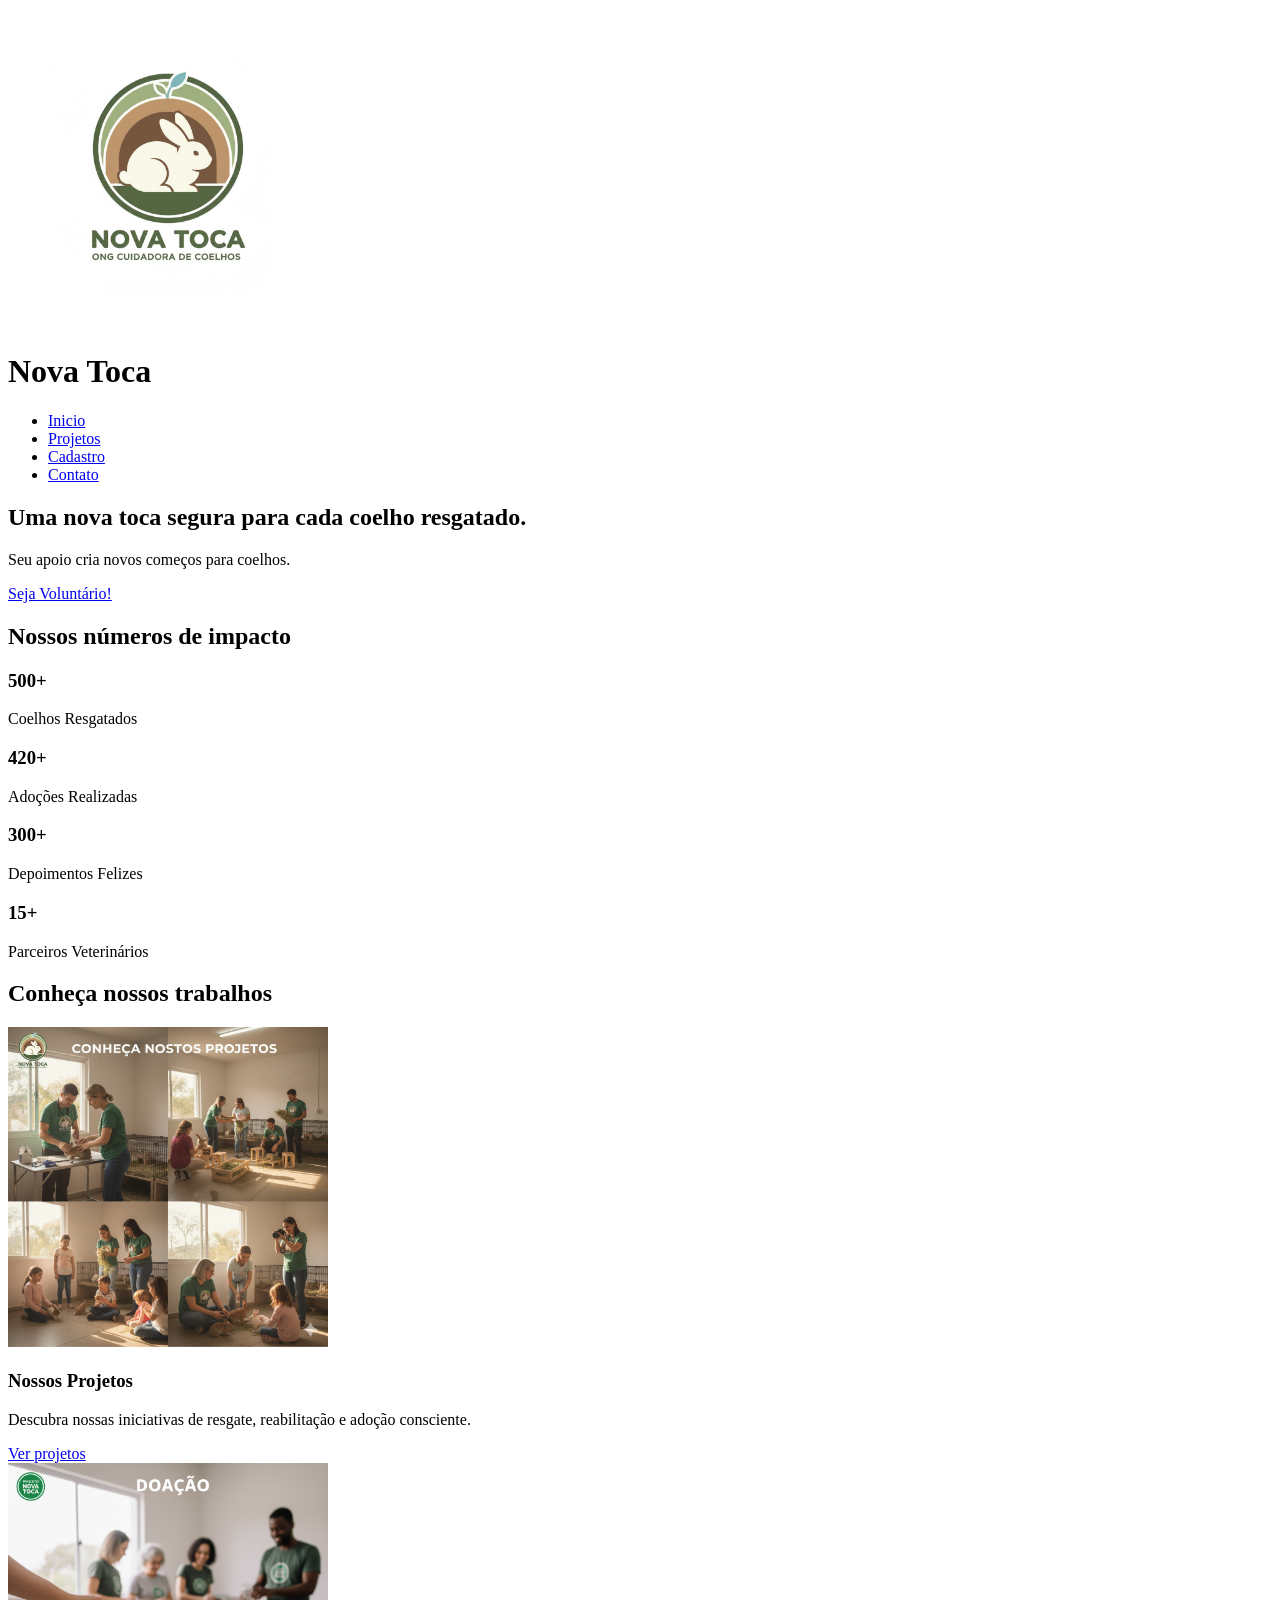
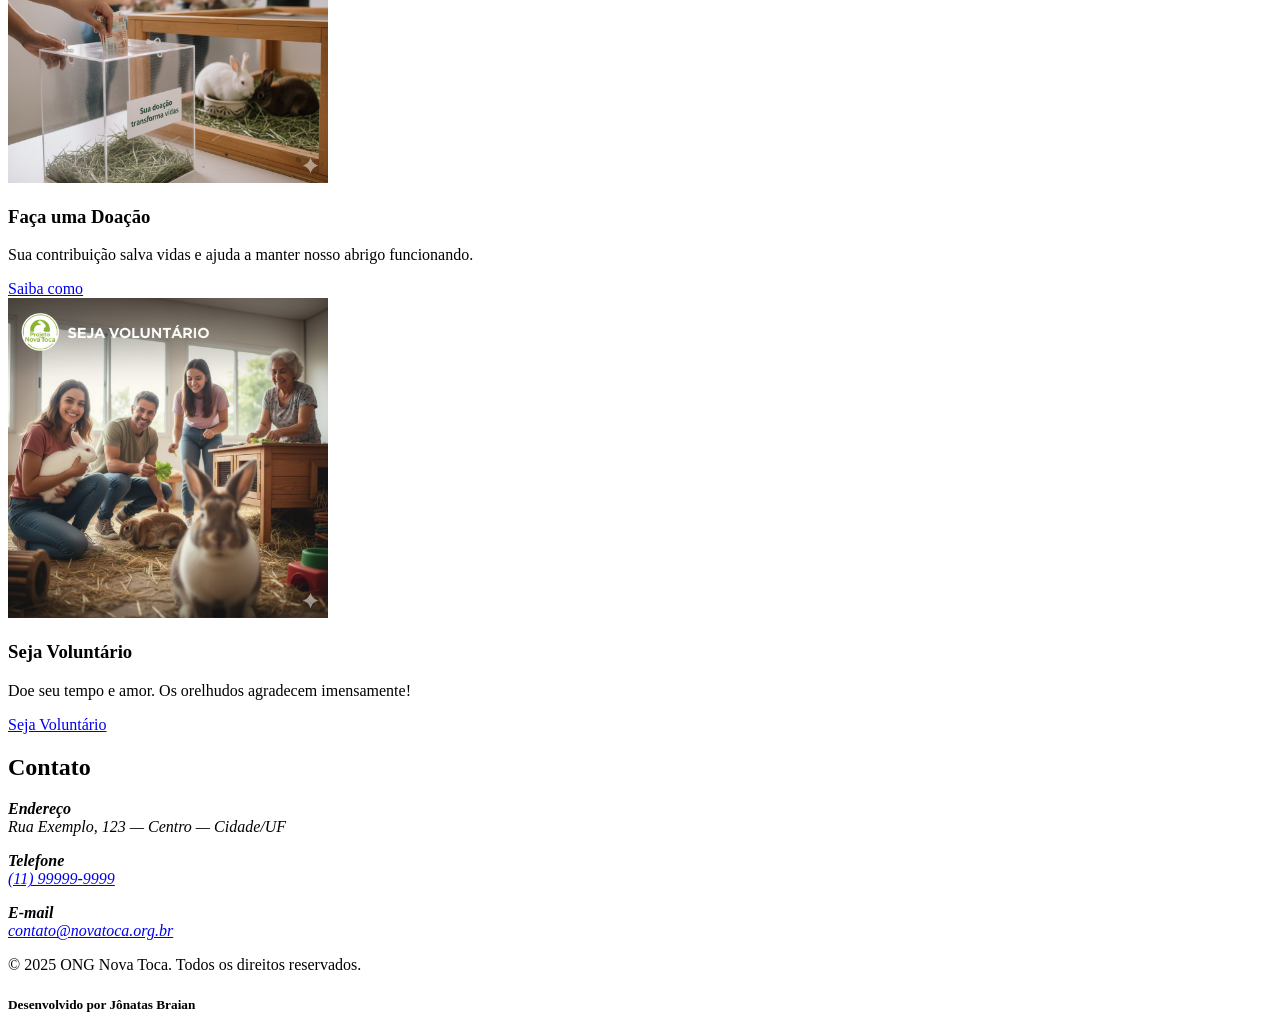
==== index.html @ b6012e09 "nova-toca-0.1" ====
<!DOCTYPE html>
<html lang="pt-BR">
<head>
    <meta charset="UTF-8">
    <meta name="viewport" content="width=device-width, initial-scale=1.0">
    <title>Projeto Nova Toca - Início</title>
</head>
<body>

    <header>
        <div class="logo-group">
            <img src="imagens/logo.jpeg" alt="Logotipo do Projeto Nova Toca" width="320">
            <h1>Nova Toca</h1>
        </div>
        <nav>
            <ul>
                <li><a href="index.html">Inicio</a></li>
                <li><a href="projetos.html">Projetos</a></li> 
                <li><a href="cadastro.html">Cadastro</a></li> 
                <li><a href="#contato">Contato</a></li>
            </ul>
        </nav>
    </header>

    <main>
        <!-- Seção Herói -->
        <section class="hero-section">
            <h2>Uma nova toca segura para cada coelho resgatado.</h2>
            <p>Seu apoio cria novos começos para coelhos.</p>
            <a href="cadastro.html" class="cta-button">Seja Voluntário!</a>
        </section>

        <div class="container">
            <!-- Seção de Impacto -->
            <section>
                <h2>Nossos números de impacto</h2>
                <div class="impact-grid">
                    <div class="impact-item">
                        <h3>500+</h3>
                        <p>Coelhos Resgatados</p>
                    </div>
                    <div class="impact-item">
                        <h3>420+</h3>
                        <p>Adoções Realizadas</p>
                    </div>
                    <div class="impact-item">
                        <h3>300+</h3>
                        <p>Depoimentos Felizes</p>
                    </div>
                    <div class="impact-item">
                        <h3>15+</h3>
                        <p>Parceiros Veterinários</p>
                    </div>
                </div>
            </section>

            <!-- Seção "Nossos Trabalhos" -->
            <section>
                <h2>Conheça nossos trabalhos</h2>
                <div class="work-grid">
                    <!-- Card 1: Projetos -->
                    <article class="work-card">
                        <img src="imagens/nossos-projetos.jpg" alt="Pessoas cuidando de coelhos" width="320">
                        <div class="work-card-content">
                            <h3>Nossos Projetos</h3>
                            <p>Descubra nossas iniciativas de resgate, reabilitação e adoção consciente.</p>
                            <a href="projetos.html" class="cta-button-small">Ver projetos</a>
                        </div>
                    </article>

                    <!-- Card 2: Doação -->
                    <article class="work-card">
                        <img src="imagens/doacao-imagem.png" alt="Ilustração de doação" width="320">
                        <div class="work-card-content">
                            <h3>Faça uma Doação</h3>
                            <p>Sua contribuição salva vidas e ajuda a manter nosso abrigo funcionando.</p>
                            <a href="voluntario.html" class="cta-button-small">Saiba como</a>
                        </div>
                    </article>

                    <!-- Card 3: Voluntário -->
                    <article class="work-card">
                        <img src="imagens/sejavoluntario.jpg" alt="Pessoa cuidando de coelhos" width="320">
                        <div class="work-card-content">
                            <h3>Seja Voluntário</h3>
                            <p>Doe seu tempo e amor. Os orelhudos agradecem imensamente!</p>
                            <a href="voluntario.html" class="cta-button-small">Seja Voluntário</a>
                        </div>
                    </article>
                </div>
            </section>
        </div><!-- Fim do .container -->
    </main>

    <footer id="contato">
        <h2>Contato</h2>
        <address class="contact-grid">
            <p><strong>Endereço</strong><br>Rua Exemplo, 123 — Centro — Cidade/UF</p>
            <p><strong>Telefone</strong><br><a href="tel:+5511999999999">(11) 99999-9999</a></p>
            <p><strong>E-mail</strong><br><a href="mailto:contato@novatoca.org.br">contato@novatoca.org.br</a></p>
        </address>

        <div class="footer-bottom">
            <p>&copy; 2025 ONG Nova Toca. Todos os direitos reservados.</p>
            <h5>Desenvolvido por Jônatas Braian</h5>
        </div>
    </footer>
    
</body>
</html>
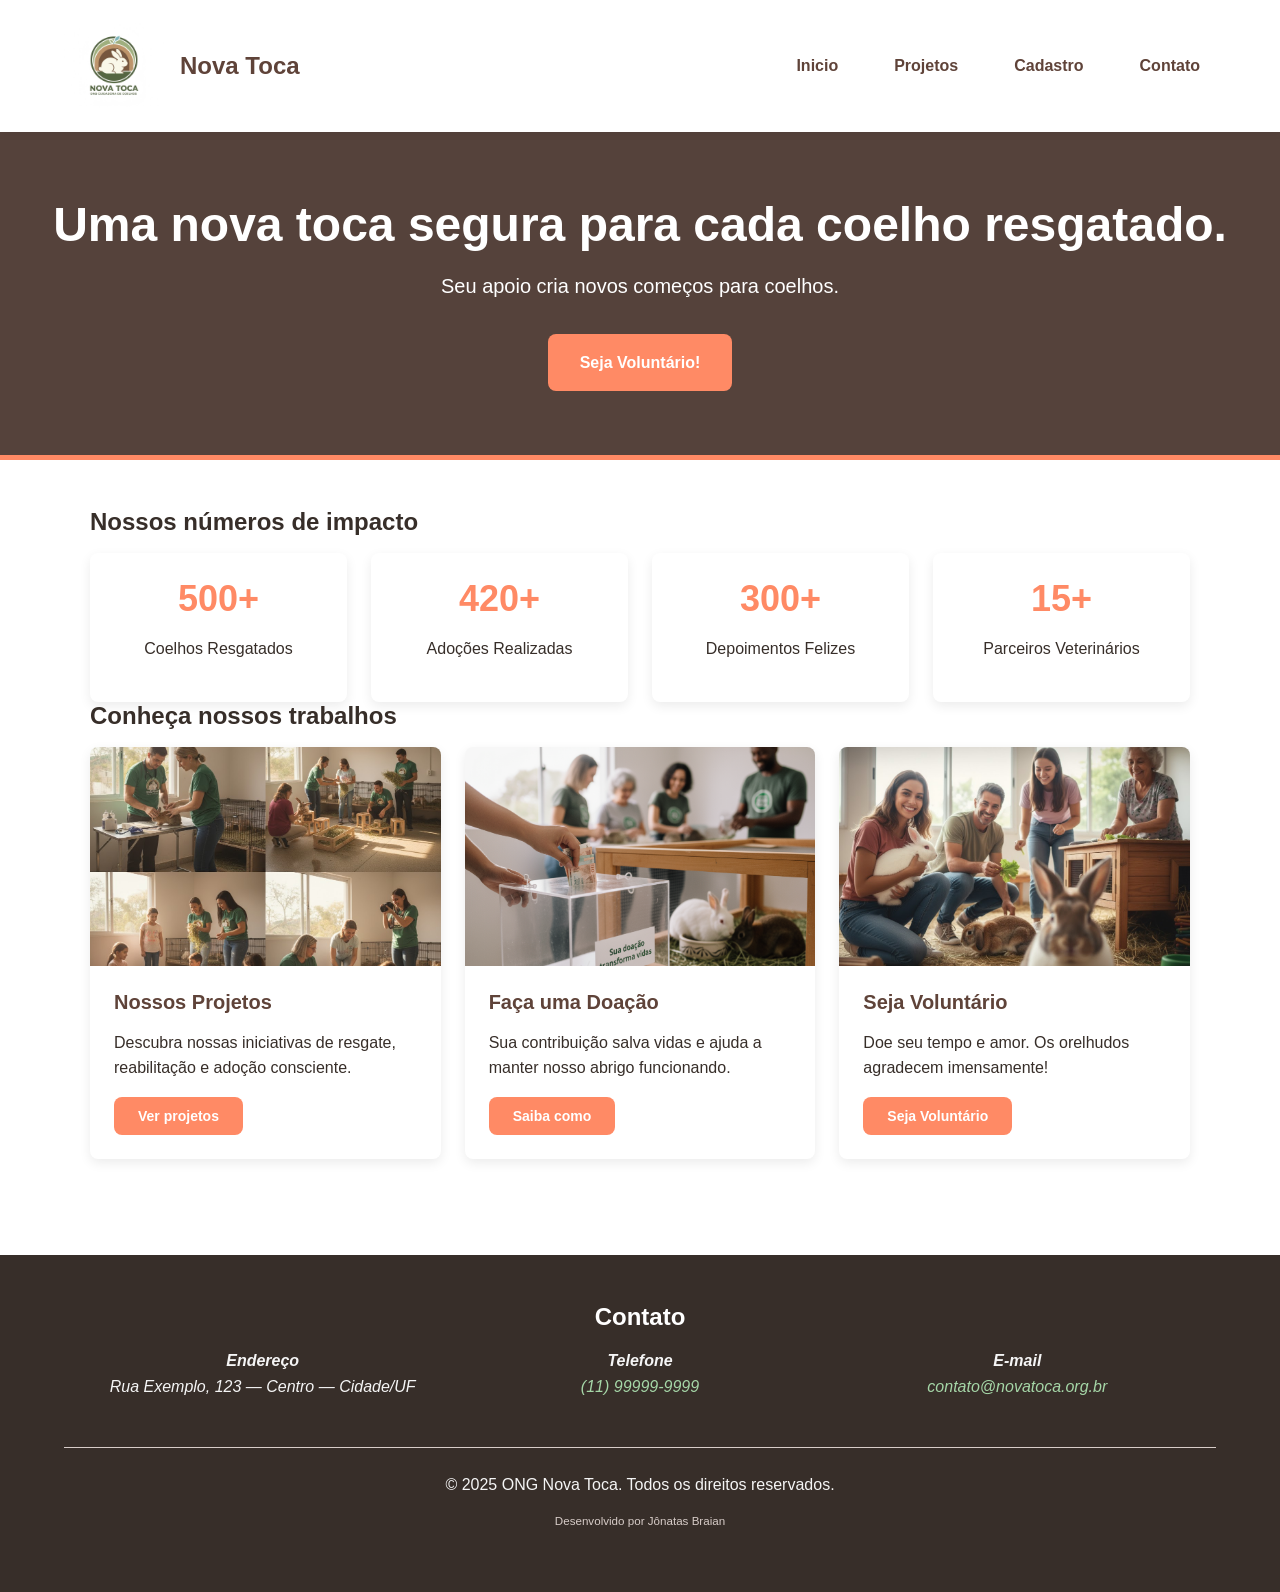
==== commit 80c2911d: "nova-toca2-0.2" ====
--- a/index.html
+++ b/index.html
@@ -1,22 +1,33 @@
 <!DOCTYPE html>
 <html lang="pt-BR">
 <head>
+    
+    <meta charset="UTF-8">
+    <meta name="viewport" content="width=device-width, initial-scale=1.0">
+    <title>Sua Página - Projeto Nova Toca</title> 
+    
+    <link rel="stylesheet" href="css/styler.css">
+    
     <meta charset="UTF-8">
     <meta name="viewport" content="width=device-width, initial-scale=1.0">
     <title>Projeto Nova Toca - Início</title>
 </head>
 <body>
 
-    <header>
+<header>
         <div class="logo-group">
-            <img src="imagens/logo.jpeg" alt="Logotipo do Projeto Nova Toca" width="320">
-            <h1>Nova Toca</h1>
+            <img src="imagens/logo.jpeg" alt="Logotipo do Projeto Nova Toca"> <a href="index.html">
+                <h1>Nova Toca</h1>
+            </a>
         </div>
+        
+        <button id="menu-toggle" aria-label="Abrir menu">☰</button>
+        
         <nav>
             <ul>
                 <li><a href="index.html">Inicio</a></li>
-                <li><a href="projetos.html">Projetos</a></li> 
-                <li><a href="cadastro.html">Cadastro</a></li> 
+                <li><a href="projetos.html">Projetos</a></li>
+                <li><a href="cadastro.html">Cadastro</a></li>
                 <li><a href="#contato">Contato</a></li>
             </ul>
         </nav>
@@ -74,7 +85,7 @@
                         <div class="work-card-content">
                             <h3>Faça uma Doação</h3>
                             <p>Sua contribuição salva vidas e ajuda a manter nosso abrigo funcionando.</p>
-                            <a href="voluntario.html" class="cta-button-small">Saiba como</a>
+                            <a href="cadastro.html" class="cta-button-small">Saiba como</a>
                         </div>
                     </article>
 
@@ -84,7 +95,7 @@
                         <div class="work-card-content">
                             <h3>Seja Voluntário</h3>
                             <p>Doe seu tempo e amor. Os orelhudos agradecem imensamente!</p>
-                            <a href="voluntario.html" class="cta-button-small">Seja Voluntário</a>
+                            <a href="cadastro.html" class="cta-button-small">Seja Voluntário</a>
                         </div>
                     </article>
                 </div>
@@ -106,5 +117,9 @@
         </div>
     </footer>
     
+<script src="js/main.js"></script>
+
+
+
 </body>
 </html>
--- a/css/styler.css
+++ b/css/styler.css
@@ -0,0 +1,581 @@
+/*
+ * === STYLER.CSS - PROJETO NOVA TOCA ===
+ *
+ * 1. Reset e Globais
+ * 2. Design System (Variáveis)
+ * 3. Estrutura e Layout (Grid/Flex)
+ * 4. Header e Navegação (Menu Hambúrguer)
+ * 5. Componentes (Botões, Cards, Hero)
+ * 6. Estilos de Formulário
+ * 7. Estilos do Rodapé
+ * 8. Media Queries (Responsividade)
+*/
+
+/* --- 1. Reset e Globais --- */
+*,
+*::before,
+*::after {
+    box-sizing: border-box;
+    margin: 0;
+    padding: 0;
+}
+
+html {
+    scroll-behavior: smooth;
+    font-size: 16px; /* Base para 'rem' */
+}
+
+body {
+    font-family: -apple-system, BlinkMacSystemFont, "Segoe UI", Roboto, Helvetica, Arial, sans-serif;
+    background-color: var(--color-neutral-lightest);
+    color: var(--color-neutral-dark);
+    line-height: 1.6;
+    display: flex;
+    flex-direction: column;
+    min-height: 100vh;
+}
+
+main {
+    flex-grow: 1; /* Garante que o main ocupe o espaço e empurre o footer para baixo */
+}
+
+img {
+    max-width: 100%;
+    height: auto;
+    display: block;
+}
+
+a {
+    color: var(--color-primary-dark);
+    text-decoration: none;
+}
+
+a:hover {
+    text-decoration: underline;
+}
+
+h1, h2, h3, h4, h5 {
+    margin-bottom: var(--space-sm);
+    line-height: 1.2;
+    font-weight: 700;
+}
+
+/* --- 2. Design System (Variáveis) --- */
+:root {
+    /* Paleta de Cores (Req: min 8) */
+    --color-primary: #8d6e63;         /* Marrom coelho (principal) */
+    --color-primary-dark: #5f4339;    /* Marrom escuro (textos, links) */
+    --color-primary-light: #be9c91;   /* Marrom claro */
+    --color-secondary: #a5d6a7;       /* Verde claro (natureza) */
+    --color-secondary-dark: #558b2f;  /* Verde escuro */
+    --color-accent: #ff8a65;          /* Laranja (cenoura, CTA) */
+    --color-neutral-dark: #372e29;    /* Quase preto (texto) */
+    --color-neutral-medium: #d7ccc8;  /* Cinza/bege (bordas) */
+    --color-neutral-light: #f5f5f5;   /* Fundo cinza claro */
+    --color-neutral-lightest: #ffffff;/* Fundo branco (cards) */
+    --color-feedback-success: #4caf50;
+    --color-feedback-error: #f44336;
+
+    /* Tipografia (Req: min 5) */
+    --font-size-xs: 0.75rem;   /* 12px */
+    --font-size-sm: 0.875rem;  /* 14px */
+    --font-size-base: 1rem;    /* 16px */
+    --font-size-md: 1.25rem;   /* 20px */
+    --font-size-lg: 1.5rem;    /* 24px */
+    --font-size-xl: 2.25rem;   /* 36px */
+    --font-size-xxl: 3rem;     /* 48px */
+
+    /* Espaçamento Modular (Req: 8, 16, 24, 32, 48, 64) */
+    --space-xs: 0.5rem;    /* 8px */
+    --space-sm: 1rem;      /* 16px */
+    --space-md: 1.5rem;    /* 24px */
+    --space-lg: 2rem;      /* 32px */
+    --space-xl: 3rem;      /* 48px */
+    --space-xxl: 4rem;     /* 64px */
+    
+    /* Outros */
+    --base-border-radius: 8px;
+    --base-box-shadow: 0 4px 12px rgba(0, 0, 0, 0.08);
+    --base-transition: all 0.3s ease-in-out;
+}
+
+/* Hierarquia de Tipografia */
+h1 { font-size: var(--font-size-xl); color: var(--color-primary-dark); }
+h2 { font-size: var(--font-size-lg); color: var(--color-neutral-dark); }
+h3 { font-size: var(--font-size-md); color: var(--color-primary-dark); }
+p { font-size: var(--font-size-base); margin-bottom: var(--space-sm); }
+
+
+/* --- 3. Estrutura e Layout (Grid/Flex) --- */
+/* Classe principal do container */
+.container {
+    width: 90%;
+    max-width: 1100px;
+    margin-left: auto;
+    margin-right: auto;
+    padding-top: var(--space-xl);
+    padding-bottom: var(--space-xl);
+}
+
+/* Sistema de Grid (Req: 12 colunas)
+   Usaremos Grid para os componentes internos em vez de classes de utilidade */
+
+/* Layout do Index */
+.impact-grid {
+    display: grid;
+    /* 12 colunas: cada item ocupa 3 colunas (12/4 = 3) */
+    grid-template-columns: repeat(12, 1fr);
+    gap: var(--space-md);
+}
+
+.impact-item {
+    grid-column: span 3; /* Ocupa 3 das 12 colunas */
+    background: var(--color-neutral-lightest);
+    padding: var(--space-md);
+    border-radius: var(--base-border-radius);
+    text-align: center;
+    box-shadow: var(--base-box-shadow);
+}
+.impact-item h3 {
+    font-size: var(--font-size-xl);
+    color: var(--color-accent);
+}
+
+.work-grid {
+    display: grid;
+    /* 12 colunas: cada item ocupa 4 colunas (12/3 = 4) */
+    grid-template-columns: repeat(12, 1fr);
+    gap: var(--space-md);
+}
+
+.work-card {
+    grid-column: span 4; /* Ocupa 4 das 12 colunas */
+}
+
+/* Layout de Projetos */
+.project-item {
+    margin-bottom: var(--space-xl);
+    background: var(--color-neutral-lightest);
+    padding: var(--space-lg);
+    border-radius: var(--base-border-radius);
+    box-shadow: var(--base-box-shadow);
+}
+
+.project-content {
+    display: grid;
+    /* 12 colunas: img (4) + texto (8) */
+    grid-template-columns: repeat(12, 1fr);
+    gap: var(--space-lg);
+    align-items: center;
+}
+
+.project-content img {
+    grid-column: span 4;
+    border-radius: var(--base-border-radius);
+}
+
+.project-content .project-text {
+    grid-column: span 8;
+}
+
+
+/* --- 4. Header e Navegação (Menu Hambúrguer) --- */
+header {
+    width: 100%;
+    padding: var(--space-sm) 5%;
+    background: var(--color-neutral-lightest);
+    box-shadow: 0 2px 8px rgba(0, 0, 0, 0.05);
+    display: flex; /* Req: Flexbox */
+    justify-content: space-between;
+    align-items: center;
+    position: sticky;
+    top: 0;
+    z-index: 100;
+}
+
+.logo-group {
+    display: flex;
+    align-items: center;
+    gap: var(--space-sm);
+}
+.logo-group img {
+    width: 100px; /* Tamanho reduzido para o header */
+    height: auto;
+}
+.logo-group h1 {
+    font-size: var(--font-size-lg);
+    margin: 0;
+    color: var(--color-primary-dark);
+}
+.logo-group a {
+    text-decoration: none;
+}
+
+header nav ul {
+    display: flex;
+    gap: var(--space-md);
+    list-style: none;
+}
+
+header nav a {
+    font-size: var(--font-size-base);
+    font-weight: 600;
+    color: var(--color-primary-dark);
+    text-decoration: none;
+    padding: var(--space-xs) var(--space-sm);
+    border-radius: var(--base-border-radius);
+    transition: var(--base-transition);
+}
+
+header nav a:hover,
+header nav a.active { /* Classe 'active' pode ser adicionada via JS se desejar */
+    background-color: var(--color-primary-light);
+    color: var(--color-neutral-dark);
+    text-decoration: none;
+}
+
+/* Botão do Menu Hambúrguer (Req) - Inicialmente escondido */
+#menu-toggle {
+    display: none;
+    background: none;
+    border: none;
+    cursor: pointer;
+    font-size: var(--font-size-xl);
+    color: var(--color-primary-dark);
+}
+
+
+/* --- 5. Componentes (Botões, Cards, Hero) --- */
+/* Seção Herói (Comum a todas as páginas) */
+.hero-section {
+    padding: var(--space-xxl) var(--space-lg);
+    /* Imagem de fundo genérica - substitua se tiver uma */
+    background-color: var(--color-primary);
+    background-image: linear-gradient(rgba(0,0,0,0.4), rgba(0,0,0,0.4)), url('https://via.placeholder.com/1500x400.png?text=Imagem+Herói+Coelhos');
+    background-size: cover;
+    background-position: center;
+    color: var(--color-neutral-lightest);
+    text-align: center;
+    border-bottom: 5px solid var(--color-accent);
+}
+.hero-section h2 {
+    font-size: var(--font-size-xxl);
+    color: var(--color-neutral-lightest);
+}
+.hero-section p {
+    font-size: var(--font-size-md);
+    max-width: 700px;
+    margin: 0 auto var(--space-lg) auto;
+}
+
+/* Botões (Req: estados) */
+.cta-button, .cta-button-small {
+    display: inline-block;
+    background-color: var(--color-accent);
+    color: var(--color-neutral-lightest);
+    font-weight: 700;
+    text-decoration: none;
+    border: none;
+    border-radius: var(--base-border-radius);
+    cursor: pointer;
+    transition: var(--base-transition);
+    text-align: center;
+}
+.cta-button {
+    padding: var(--space-sm) var(--space-lg);
+    font-size: var(--font-size-base);
+}
+.cta-button-small {
+    padding: var(--space-xs) var(--space-md);
+    font-size: var(--font-size-sm);
+}
+
+/* Estados do Botão */
+.cta-button:hover, .cta-button-small:hover {
+    background-color: #ff7043; /* Laranja mais escuro */
+    color: var(--color-neutral-lightest);
+    text-decoration: none;
+    transform: translateY(-2px);
+    box-shadow: 0 4px 10px rgba(0,0,0,0.2);
+}
+.cta-button:focus, .cta-button-small:focus {
+    outline: 3px solid var(--color-accent);
+    outline-offset: 2px;
+}
+.cta-button:active, .cta-button-small:active {
+    transform: translateY(0);
+    box-shadow: none;
+}
+.cta-button:disabled, .cta-button-small:disabled {
+    background-color: var(--color-neutral-medium);
+    cursor: not-allowed;
+}
+
+/* Cards (Req: .work-card) */
+.work-card {
+    background: var(--color-neutral-lightest);
+    border-radius: var(--base-border-radius);
+    box-shadow: var(--base-box-shadow);
+    overflow: hidden; /* Garante que a imagem se ajuste ao radius */
+    transition: var(--base-transition);
+}
+.work-card:hover {
+    transform: translateY(-5px);
+    box-shadow: 0 8px 16px rgba(0, 0, 0, 0.12);
+}
+.work-card img {
+    width: 100%;
+    aspect-ratio: 16 / 10;
+    object-fit: cover;
+}
+.work-card-content {
+    padding: var(--space-md);
+}
+
+/* CTA Section (Projetos) */
+.cta-section {
+    text-align: center;
+    background: var(--color-secondary);
+    padding: var(--space-xl);
+    border-radius: var(--base-border-radius);
+}
+
+
+/* --- 6. Estilos de Formulário (Req) --- */
+form {
+    background: var(--color-neutral-lightest);
+    padding: var(--space-lg);
+    border-radius: var(--base-border-radius);
+    box-shadow: var(--base-box-shadow);
+    max-width: 800px;
+    margin: 0 auto;
+}
+fieldset {
+    border: 1px solid var(--color-neutral-medium);
+    border-radius: var(--base-border-radius);
+    padding: var(--space-md);
+    margin-bottom: var(--space-md);
+}
+legend {
+    font-size: var(--font-size-lg);
+    font-weight: 600;
+    color: var(--color-primary-dark);
+    padding: 0 var(--space-xs);
+    margin-left: var(--space-sm);
+}
+.form-group {
+    margin-bottom: var(--space-sm);
+}
+.form-group label {
+    display: block;
+    font-weight: 600;
+    margin-bottom: var(--space-xs);
+}
+.form-group input[type="text"],
+.form-group input[type="email"],
+.form-group input[type="tel"],
+.form-group input[type="date"] {
+    width: 100%;
+    padding: var(--space-sm);
+    font-size: var(--font-size-base);
+    border: 1px solid var(--color-neutral-medium);
+    border-radius: var(--base-border-radius);
+}
+.form-group input:focus {
+    outline: none;
+    border-color: var(--color-primary);
+    box-shadow: 0 0 0 3px rgba(141, 110, 99, 0.3);
+}
+
+.checkbox-group {
+    display: flex;
+    align-items: center;
+    gap: var(--space-xs);
+    margin-bottom: var(--space-sm);
+}
+.checkbox-group input {
+    margin-top: -2px;
+}
+.form-instructions {
+    font-size: var(--font-size-sm);
+    color: var(--color-neutral-dark);
+    margin-bottom: var(--space-xs);
+}
+.top-margin {
+    margin-top: var(--space-md);
+}
+.full-width {
+    width: 100%;
+}
+
+/* Validação Visual (Req) */
+.form-group input:invalid:not(:placeholder-shown) {
+    border-color: var(--color-feedback-error);
+    background-color: #fff8f8;
+}
+.form-group input:valid:not(:placeholder-shown) {
+    border-color: var(--color-feedback-success);
+}
+
+/* Componente de Feedback (Req) */
+#message-container {
+    padding: var(--space-md);
+    margin-bottom: var(--space-md);
+    border-radius: var(--base-border-radius);
+    font-weight: 600;
+    display: none; /* Oculto por padrão */
+}
+#message-container.success {
+    display: block;
+    background-color: var(--color-secondary);
+    color: var(--color-neutral-dark);
+}
+#message-container.error {
+    display: block;
+    background-color: #ffcdd2;
+    color: var(--color-feedback-error);
+}
+
+
+/* --- 7. Estilos do Rodapé --- */
+footer {
+    background-color: var(--color-neutral-dark);
+    color: var(--color-neutral-light);
+    padding: var(--space-xl) 5%;
+    margin-top: var(--space-xl);
+}
+footer h2 {
+    color: var(--color-neutral-lightest);
+    text-align: center;
+}
+footer a {
+    color: var(--color-secondary);
+}
+.contact-grid {
+    display: grid;
+    /* 12 colunas: 3 itens de 4 colunas */
+    grid-template-columns: repeat(12, 1fr);
+    gap: var(--space-lg);
+    max-width: 1100px;
+    margin: 0 auto;
+    text-align: center;
+}
+.contact-grid p {
+    grid-column: span 4;
+}
+.footer-bottom {
+    border-top: 1px solid var(--color-neutral-medium);
+    text-align: center;
+    padding-top: var(--space-md);
+    margin-top: var(--space-lg);
+    font-size: var(--font-size-sm);
+}
+.footer-bottom h5 {
+    font-weight: 400;
+    color: var(--color-neutral-medium);
+}
+
+
+/* --- 8. Media Queries (Responsividade) --- */
+/* (Req: min 5 breakpoints) */
+
+/* BP 1: Laptops grandes (1200px) */
+@media (max-width: 1200px) {
+    .container {
+        width: 95%;
+    }
+}
+
+/* BP 2: Tablets (992px) */
+@media (max-width: 992px) {
+    /* Ajusta grids de 12 para 8 colunas */
+    .impact-item {
+        grid-column: span 6; /* 2 colunas no total (8/2=4) -> Erro, (12/2 = 6) */
+    }
+    .work-card {
+        grid-column: span 6;
+    }
+    .project-content {
+        /* Imagem (12) + Texto (12) */
+        grid-template-columns: 1fr; /* Stacking */
+    }
+    .project-content img {
+        grid-column: span 12;
+        max-width: 400px;
+        margin: 0 auto;
+    }
+    .project-content .project-text {
+        grid-column: span 12;
+    }
+    .contact-grid p {
+        grid-column: span 12; /* Stack */
+    }
+}
+
+/* BP 3: Tablets (768px) - Menu Hambúrguer (Req) */
+@media (max-width: 768px) {
+    h1 { font-size: var(--font-size-lg); }
+    h2 { font-size: var(--font-size-md); }
+    .hero-section h2 { font-size: var(--font-size-xl); }
+    
+    /* Ativa o menu hambúrguer */
+    #menu-toggle {
+        display: block; /* Mostra o botão */
+    }
+    
+    header nav {
+        display: none; /* Esconde a navegação */
+        position: absolute;
+        top: 100%; /* Logo abaixo do header */
+        left: 0;
+        width: 100%;
+        background: var(--color-neutral-lightest);
+        box-shadow: var(--base-box-shadow);
+    }
+    
+    header nav.is-active {
+        display: block; /* Mostra o menu ao clicar */
+    }
+    
+    header nav ul {
+        flex-direction: column;
+        padding: var(--space-md);
+    }
+    header nav ul li {
+        width: 100%;
+    }
+    header nav a {
+        display: block;
+        text-align: center;
+        width: 100%;
+    }
+}
+
+/* BP 4: Celulares Grandes (576px) */
+@media (max-width: 576px) {
+    .impact-item {
+        grid-column: span 12; /* 1 coluna */
+    }
+    .work-card {
+        grid-column: span 12; /* 1 coluna */
+    }
+    .logo-group h1 {
+        display: none; /* Esconde o H1 do logo para economizar espaço */
+    }
+    form {
+        padding: var(--space-md);
+    }
+}
+
+/* BP 5: Celulares Pequenos (480px) */
+@media (max-width: 480px) {
+    .hero-section {
+        padding: var(--space-xl) var(--space-sm);
+    }
+    .hero-section h2 {
+        font-size: var(--font-size-lg);
+    }
+    .hero-section p {
+        font-size: var(--font-size-base);
+    }
+}
